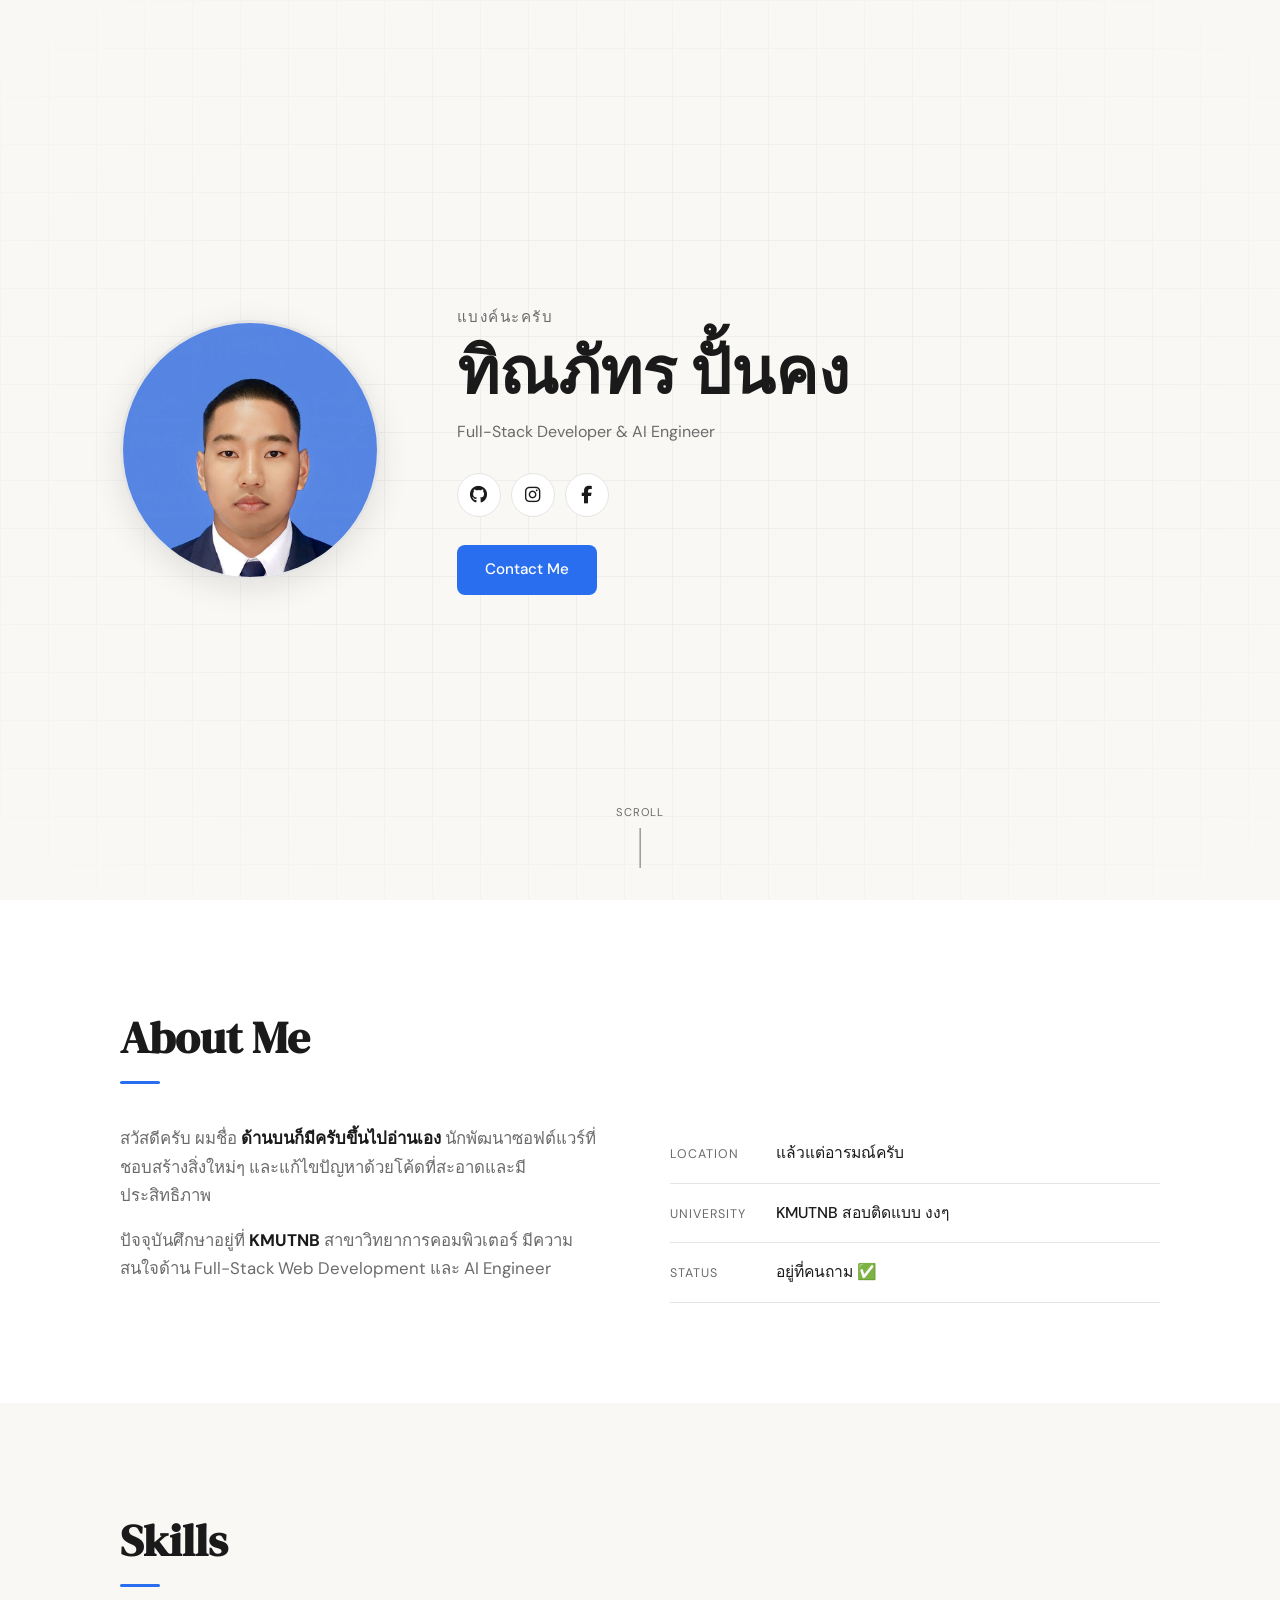
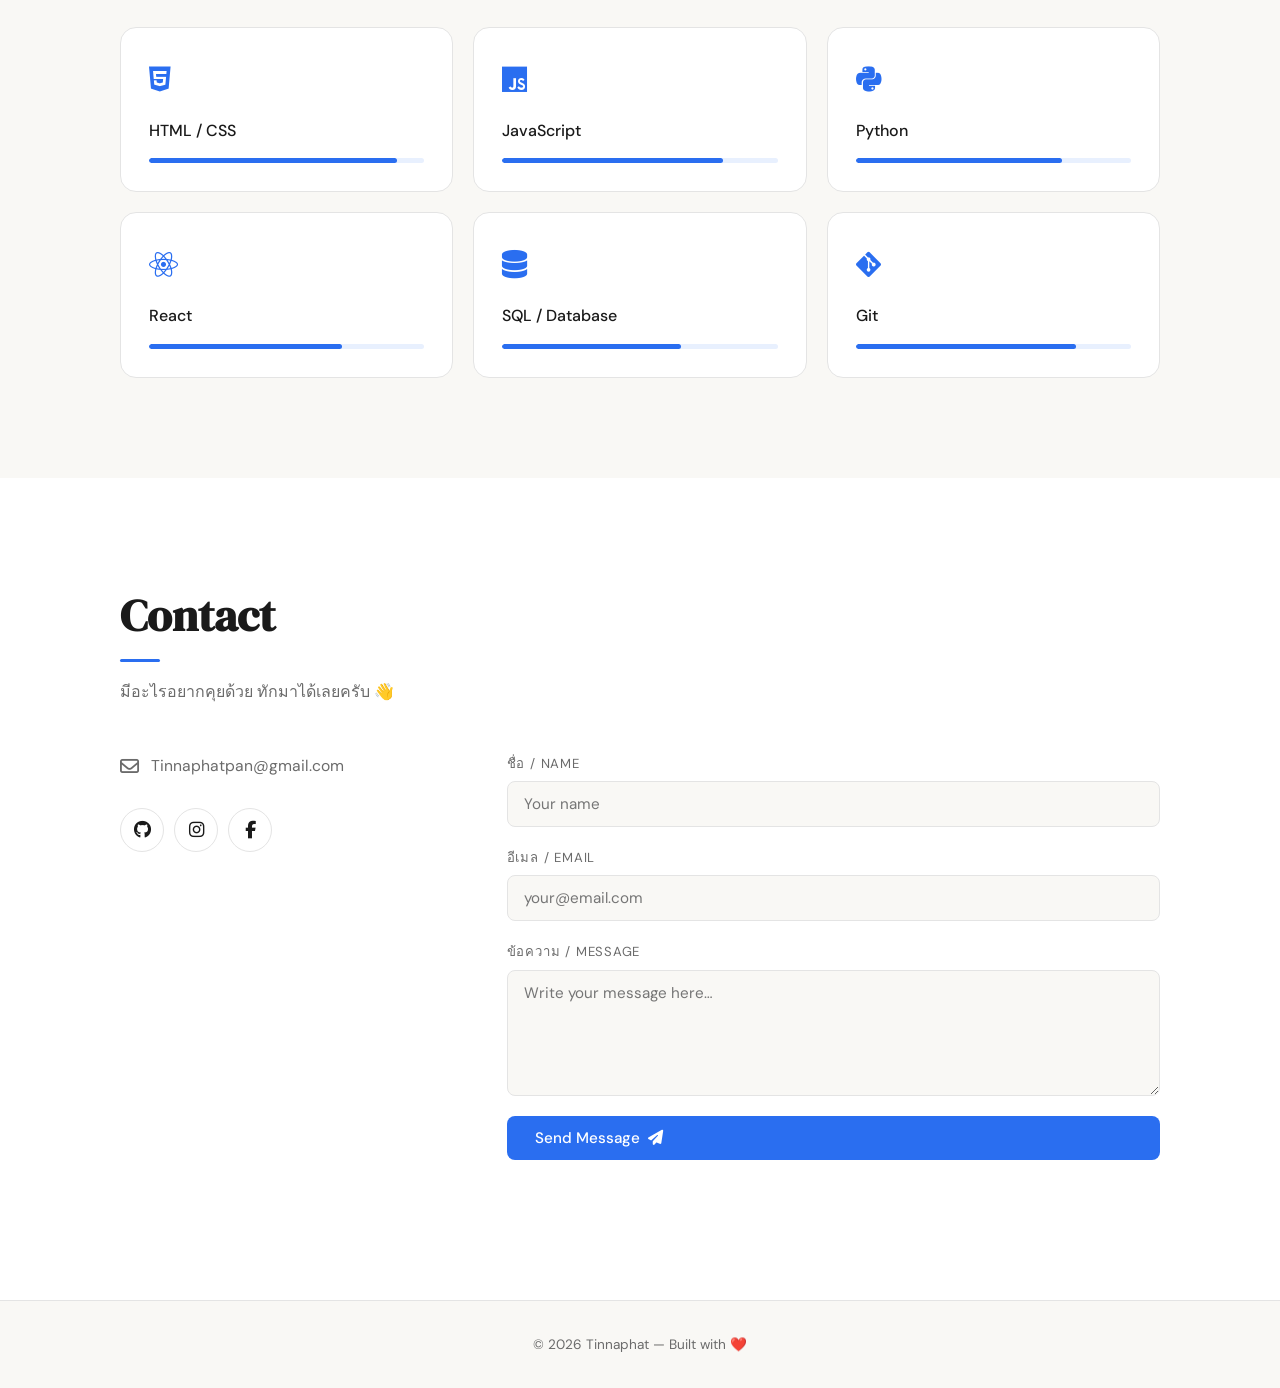
==== portfolio/index.html @ 29b24f8d "first commit" ====
<!DOCTYPE html>
<html lang="th">
<head>
  <meta charset="UTF-8" />
  <meta name="viewport" content="width=device-width, initial-scale=1.0" />
  <title>Portfolio — Tinnaphat</title>
  <link rel="stylesheet" href="css/style.css" />
  <link rel="stylesheet" href="css/animations.css" />
  <!-- Google Fonts -->
  <link rel="preconnect" href="https://fonts.googleapis.com" />
  <link rel="preconnect" href="https://fonts.gstatic.com" crossorigin />
  <link href="https://fonts.googleapis.com/css2?family=DM+Serif+Display:ital@0;1&family=DM+Sans:wght@300;400;500&display=swap" rel="stylesheet" />
  <!-- Font Awesome for social icons -->
  <link rel="stylesheet" href="https://cdnjs.cloudflare.com/ajax/libs/font-awesome/6.5.1/css/all.min.css" />
</head>
<body>

  <!-- ========== HERO SECTION ========== -->
  <section class="hero" id="home">
    <div class="hero__bg-grid"></div>

    <div class="hero__content">
      <div class="hero__photo-wrapper reveal">
        <!-- Replace 'assets/profile.jpg' with your actual photo path -->
        <img src="assets/myphoto.jpg" alt="Profile Photo" class="hero__photo" onerror="this.style.display='none'; document.querySelector('.hero__photo-fallback').style.display='flex';" />
        <div class="hero__photo-fallback">
          <i class="fa-regular fa-user"></i>
        </div>
      </div>

      <div class="hero__text">
        <p class="hero__greeting reveal reveal--delay-1">แบงค์นะครับ</p>
        <h1 class="hero__name reveal reveal--delay-2">ทิณภัทร ปั้นคง</h1>
        <p class="hero__title reveal reveal--delay-3">Full-Stack Developer &amp; AI Engineer</p>

        <div class="hero__socials reveal reveal--delay-4">
          <!-- ===== SOCIAL LINKS — แก้ href เป็น URL ของตัวเองได้เลย ===== -->
          <a href="https://github.com/tinnaphatpan-svg" target="_blank" rel="noopener" class="social-btn" aria-label="GitHub">
            <i class="fa-brands fa-github"></i>
          </a>
          <a href="https://www.instagram.com/zankky_yaky/" target="_blank" rel="noopener" class="social-btn" aria-label="Instagram">
            <i class="fa-brands fa-instagram"></i>
          </a>
          <a href="https://www.facebook.com/tinnaphat.pankong" target="_blank" rel="noopener" class="social-btn" aria-label="Facebook">
            <i class="fa-brands fa-facebook-f"></i>
          </a>
          <!-- ============================================================ -->
        </div>

        <a href="#contact" class="cta-btn reveal reveal--delay-4">Contact Me</a>
      </div>
    </div>

    <div class="hero__scroll-hint">
      <span>scroll</span>
      <div class="hero__scroll-line"></div>
    </div>
  </section>

  <!-- ========== ABOUT SECTION ========== -->
  <section class="section about" id="about">
    <div class="container">
      <h2 class="section__title">About Me</h2>
      <div class="about__grid">
        <div class="about__text reveal">
          <!-- แก้ข้อความแนะนำตัวเองได้เลยครับ -->
          <p>
            สวัสดีครับ ผมชื่อ <strong>ด้านบนก็มีครับขึ้นไปอ่านเอง</strong> นักพัฒนาซอฟต์แวร์ที่ชอบสร้างสิ่งใหม่ๆ
            และแก้ไขปัญหาด้วยโค้ดที่สะอาดและมีประสิทธิภาพ
          </p>
          <p>
            ปัจจุบันศึกษาอยู่ที่ <strong>KMUTNB</strong> สาขาวิทยาการคอมพิวเตอร์
            มีความสนใจด้าน Full-Stack Web Development และ  AI Engineer
          </p>
        </div>
        <div class="about__details reveal reveal--delay-1">
          <div class="detail-item">
            <span class="detail-label">Location</span>
            <span class="detail-value">แล้วแต่อารมณ์ครับ</span>
          </div>
          <div class="detail-item">
            <span class="detail-label">University</span>
            <span class="detail-value">KMUTNB สอบติดแบบ งงๆ</span>
          </div>
          <div class="detail-item">
            <span class="detail-label">Status</span>
            <span class="detail-value">อยู่ที่คนถาม ✅</span>
          </div>
        </div>
      </div>
    </div>
  </section>

  <!-- ========== SKILLS SECTION ========== -->
  <section class="section skills" id="skills">
    <div class="container">
      <h2 class="section__title">Skills</h2>
      <div class="skills__grid">

        <!-- แก้ไขหรือเพิ่ม skill card ได้เลยครับ -->
        <div class="skill-card reveal">
          <div class="skill-card__icon"><i class="fa-brands fa-html5"></i></div>
          <h3>HTML / CSS</h3>
          <div class="skill-bar"><div class="skill-bar__fill" style="--level: 90%"></div></div>
        </div>

        <div class="skill-card reveal reveal--delay-1">
          <div class="skill-card__icon"><i class="fa-brands fa-js"></i></div>
          <h3>JavaScript</h3>
          <div class="skill-bar"><div class="skill-bar__fill" style="--level: 80%"></div></div>
        </div>

        <div class="skill-card reveal reveal--delay-2">
          <div class="skill-card__icon"><i class="fa-brands fa-python"></i></div>
          <h3>Python</h3>
          <div class="skill-bar"><div class="skill-bar__fill" style="--level: 75%"></div></div>
        </div>

        <div class="skill-card reveal reveal--delay-1">
          <div class="skill-card__icon"><i class="fa-brands fa-react"></i></div>
          <h3>React</h3>
          <div class="skill-bar"><div class="skill-bar__fill" style="--level: 70%"></div></div>
        </div>

        <div class="skill-card reveal reveal--delay-2">
          <div class="skill-card__icon"><i class="fa-solid fa-database"></i></div>
          <h3>SQL / Database</h3>
          <div class="skill-bar"><div class="skill-bar__fill" style="--level: 65%"></div></div>
        </div>

        <div class="skill-card reveal reveal--delay-3">
          <div class="skill-card__icon"><i class="fa-brands fa-git-alt"></i></div>
          <h3>Git</h3>
          <div class="skill-bar"><div class="skill-bar__fill" style="--level: 80%"></div></div>
        </div>

      </div>
    </div>
  </section>

  <!-- ========== CONTACT SECTION ========== -->
  <section class="section contact" id="contact">
    <div class="container">
      <h2 class="section__title">Contact</h2>
      <p class="contact__subtitle reveal">มีอะไรอยากคุยด้วย ทักมาได้เลยครับ 👋</p>

      <div class="contact__wrapper">
        <div class="contact__info reveal">
          <a href="mailto:your@email.com" class="contact-link">
            <i class="fa-regular fa-envelope"></i>
            <span>Tinnaphatpan@gmail.com</span>
          </a>
          <!-- เพิ่ม social links ซ้ำด้านล่างเพื่อให้เข้าถึงง่าย -->
          <div class="contact__socials">
            <a href="https://github.com/yourusername" target="_blank" rel="noopener" class="social-btn" aria-label="GitHub"><i class="fa-brands fa-github"></i></a>
            <a href="https://instagram.com/yourusername" target="_blank" rel="noopener" class="social-btn" aria-label="Instagram"><i class="fa-brands fa-instagram"></i></a>
            <a href="https://facebook.com/yourusername" target="_blank" rel="noopener" class="social-btn" aria-label="Facebook"><i class="fa-brands fa-facebook-f"></i></a>
          </div>
        </div>

        <!-- Contact Form -->
        <form class="contact__form reveal reveal--delay-1" id="contactForm">
          <div class="form-group">
            <label for="name">ชื่อ / Name</label>
            <input type="text" id="name" name="name" placeholder="Your name" required />
          </div>
          <div class="form-group">
            <label for="email">อีเมล / Email</label>
            <input type="email" id="email" name="email" placeholder="your@email.com" required />
          </div>
          <div class="form-group">
            <label for="message">ข้อความ / Message</label>
            <textarea id="message" name="message" rows="5" placeholder="Write your message here…" required></textarea>
          </div>
          <button type="submit" class="cta-btn">Send Message <i class="fa-solid fa-paper-plane"></i></button>
          <p class="form__note" id="formNote"></p>
        </form>
      </div>
    </div>
  </section>

  <!-- ========== FOOTER ========== -->
  <footer class="footer">
    <p>© <span id="year"></span> Tinnaphat — Built with ❤️</p>
  </footer>

  <script src="js/main.js"></script>
</body>
</html>
---- portfolio/css/style.css ----
/* =====================================================
   style.css — Core styles & layout
   ===================================================== */

/* ---------- CSS Variables ---------- */
:root {
  --color-bg:        #F9F8F5;
  --color-surface:   #FFFFFF;
  --color-text:      #1A1A1A;
  --color-muted:     #6B6B6B;
  --color-accent:    #2A6EF0;
  --color-accent-2:  #E8F0FE;
  --color-border:    #E4E4E4;
  --color-skill-bg:  #F0F4FF;

  --font-display: 'DM Serif Display', Georgia, serif;
  --font-body:    'DM Sans', sans-serif;

  --radius-sm:  8px;
  --radius-md:  16px;
  --radius-lg:  32px;
  --shadow-sm:  0 2px 12px rgba(0,0,0,0.06);
  --shadow-md:  0 8px 32px rgba(0,0,0,0.10);

  --max-width: 1040px;
  --section-pad: 100px;
}

/* ---------- Reset & Base ---------- */
*, *::before, *::after { box-sizing: border-box; margin: 0; padding: 0; }

html { scroll-behavior: smooth; font-size: 16px; }

body {
  background-color: var(--color-bg);
  color: var(--color-text);
  font-family: var(--font-body);
  font-weight: 400;
  line-height: 1.7;
  overflow-x: hidden;
}

img { display: block; max-width: 100%; }
a  { text-decoration: none; color: inherit; }

/* ---------- Utility ---------- */
.container {
  width: 90%;
  max-width: var(--max-width);
  margin: 0 auto;
}

.section {
  padding: var(--section-pad) 0;
}

.section__title {
  font-family: var(--font-display);
  font-size: clamp(2rem, 4vw, 2.8rem);
  margin-bottom: 3rem;
  position: relative;
  display: inline-block;
}
.section__title::after {
  content: '';
  position: absolute;
  left: 0; bottom: -8px;
  width: 40px; height: 3px;
  background: var(--color-accent);
  border-radius: 4px;
}

/* ---------- CTA Button ---------- */
.cta-btn {
  display: inline-flex;
  align-items: center;
  gap: 8px;
  padding: 12px 28px;
  background: var(--color-accent);
  color: #fff;
  border: none;
  border-radius: var(--radius-sm);
  font-family: var(--font-body);
  font-size: 0.95rem;
  font-weight: 500;
  cursor: pointer;
  transition: background 0.2s, transform 0.2s, box-shadow 0.2s;
}
.cta-btn:hover {
  background: #1a56d4;
  transform: translateY(-2px);
  box-shadow: 0 6px 20px rgba(42,110,240,0.3);
}

/* ---------- Social Buttons ---------- */
.social-btn {
  display: inline-flex;
  align-items: center;
  justify-content: center;
  width: 44px; height: 44px;
  border-radius: 50%;
  border: 1.5px solid var(--color-border);
  background: var(--color-surface);
  color: var(--color-text);
  font-size: 1.1rem;
  transition: border-color 0.2s, color 0.2s, transform 0.2s, box-shadow 0.2s;
}
.social-btn:hover {
  border-color: var(--color-accent);
  color: var(--color-accent);
  transform: translateY(-3px);
  box-shadow: 0 4px 16px rgba(42,110,240,0.15);
}

/* =====================================================
   HERO
   ===================================================== */
.hero {
  min-height: 100vh;
  display: flex;
  align-items: center;
  justify-content: center;
  position: relative;
  overflow: hidden;
  padding: 80px 5%;
}

.hero__bg-grid {
  position: absolute;
  inset: 0;
  background-image:
    linear-gradient(var(--color-border) 1px, transparent 1px),
    linear-gradient(90deg, var(--color-border) 1px, transparent 1px);
  background-size: 48px 48px;
  opacity: 0.45;
  pointer-events: none;
}
.hero__bg-grid::after {
  content: '';
  position: absolute;
  inset: 0;
  background: radial-gradient(ellipse 70% 70% at 50% 50%, transparent 40%, var(--color-bg) 100%);
}

.hero__content {
  position: relative;
  z-index: 1;
  display: flex;
  align-items: center;
  gap: clamp(40px, 6vw, 80px);
  max-width: var(--max-width);
  width: 100%;
}

/* Photo */
.hero__photo-wrapper {
  flex-shrink: 0;
  width: clamp(160px, 22vw, 260px);
  height: clamp(160px, 22vw, 260px);
  border-radius: 50%;
  border: 3px solid var(--color-border);
  overflow: hidden;
  position: relative;
  box-shadow: var(--shadow-md);
}
.hero__photo {
  width: 100%; height: 100%;
  object-fit: cover;
}
.hero__photo-fallback {
  display: none;
  align-items: center;
  justify-content: center;
  width: 100%; height: 100%;
  background: var(--color-accent-2);
  color: var(--color-accent);
  font-size: 4rem;
}

/* Text */
.hero__greeting {
  font-size: 0.95rem;
  letter-spacing: 0.1em;
  text-transform: uppercase;
  color: var(--color-muted);
  margin-bottom: 6px;
}
.hero__name {
  font-family: var(--font-display);
  font-size: clamp(2.4rem, 5vw, 4rem);
  line-height: 1.1;
  margin-bottom: 10px;
}
.hero__title {
  font-size: 1rem;
  color: var(--color-muted);
  margin-bottom: 28px;
}
.hero__socials {
  display: flex;
  gap: 10px;
  margin-bottom: 28px;
}

/* Scroll hint */
.hero__scroll-hint {
  position: absolute;
  bottom: 32px; left: 50%;
  transform: translateX(-50%);
  display: flex;
  flex-direction: column;
  align-items: center;
  gap: 6px;
  color: var(--color-muted);
  font-size: 0.7rem;
  letter-spacing: 0.1em;
  text-transform: uppercase;
  opacity: 0;
  animation: fadeInUp 0.6s 1.6s forwards;
}
.hero__scroll-line {
  width: 1px; height: 40px;
  background: var(--color-muted);
  animation: scrollLine 2s 2s infinite;
}
@keyframes scrollLine {
  0%   { transform: scaleY(0); transform-origin: top; }
  50%  { transform: scaleY(1); transform-origin: top; }
  51%  { transform: scaleY(1); transform-origin: bottom; }
  100% { transform: scaleY(0); transform-origin: bottom; }
}

/* =====================================================
   ABOUT
   ===================================================== */
.about { background: var(--color-surface); }

.about__grid {
  display: grid;
  grid-template-columns: 1fr 1fr;
  gap: 60px;
  align-items: start;
}
.about__text p {
  margin-bottom: 1rem;
  color: var(--color-muted);
  font-size: 1.05rem;
}
.about__text strong { color: var(--color-text); }

.detail-item {
  display: flex;
  gap: 16px;
  padding: 16px 0;
  border-bottom: 1px solid var(--color-border);
  align-items: baseline;
}
.detail-label {
  font-size: 0.78rem;
  letter-spacing: 0.08em;
  text-transform: uppercase;
  color: var(--color-muted);
  min-width: 90px;
}
.detail-value {
  font-size: 0.98rem;
  font-weight: 500;
}

/* =====================================================
   SKILLS
   ===================================================== */
.skills__grid {
  display: grid;
  grid-template-columns: repeat(auto-fill, minmax(280px, 1fr));
  gap: 20px;
}

.skill-card {
  background: var(--color-surface);
  border: 1.5px solid var(--color-border);
  border-radius: var(--radius-md);
  padding: 28px;
  transition: transform 0.2s, box-shadow 0.2s, border-color 0.2s;
}
.skill-card:hover {
  transform: translateY(-4px);
  box-shadow: var(--shadow-md);
  border-color: var(--color-accent);
}
.skill-card__icon {
  font-size: 1.8rem;
  color: var(--color-accent);
  margin-bottom: 12px;
}
.skill-card h3 {
  font-family: var(--font-body);
  font-size: 1rem;
  font-weight: 500;
  margin-bottom: 14px;
}

.skill-bar {
  height: 5px;
  background: var(--color-accent-2);
  border-radius: 99px;
  overflow: hidden;
}
.skill-bar__fill {
  height: 100%;
  width: var(--level, 0%);
  background: var(--color-accent);
  border-radius: 99px;
  transform: scaleX(0);
  transform-origin: left;
  transition: transform 0.8s cubic-bezier(0.4, 0, 0.2, 1);
}
.skill-bar__fill.animated { transform: scaleX(1); }

/* =====================================================
   CONTACT
   ===================================================== */
.contact { background: var(--color-surface); }

.contact__subtitle {
  color: var(--color-muted);
  margin-top: -1.5rem;
  margin-bottom: 3rem;
}

.contact__wrapper {
  display: grid;
  grid-template-columns: 1fr 2fr;
  gap: 60px;
  align-items: start;
}

.contact-link {
  display: flex;
  align-items: center;
  gap: 12px;
  font-size: 0.98rem;
  color: var(--color-muted);
  margin-bottom: 28px;
  transition: color 0.2s;
}
.contact-link:hover { color: var(--color-accent); }
.contact-link i { font-size: 1.2rem; }

.contact__socials { display: flex; gap: 10px; }

/* Form */
.contact__form { display: flex; flex-direction: column; gap: 20px; }

.form-group { display: flex; flex-direction: column; gap: 6px; }
.form-group label {
  font-size: 0.82rem;
  letter-spacing: 0.06em;
  text-transform: uppercase;
  color: var(--color-muted);
}
.form-group input,
.form-group textarea {
  padding: 12px 16px;
  background: var(--color-bg);
  border: 1.5px solid var(--color-border);
  border-radius: var(--radius-sm);
  font-family: var(--font-body);
  font-size: 0.95rem;
  color: var(--color-text);
  outline: none;
  transition: border-color 0.2s, box-shadow 0.2s;
  resize: vertical;
}
.form-group input:focus,
.form-group textarea:focus {
  border-color: var(--color-accent);
  box-shadow: 0 0 0 3px rgba(42,110,240,0.12);
}
.form__note {
  font-size: 0.88rem;
  color: var(--color-muted);
  min-height: 20px;
}

/* =====================================================
   FOOTER
   ===================================================== */
.footer {
  padding: 32px 5%;
  text-align: center;
  font-size: 0.85rem;
  color: var(--color-muted);
  border-top: 1px solid var(--color-border);
}

/* =====================================================
   RESPONSIVE
   ===================================================== */
@media (max-width: 768px) {
  .hero__content    { flex-direction: column; text-align: center; }
  .hero__socials    { justify-content: center; }
  .hero__content .cta-btn { align-self: center; }
  .about__grid      { grid-template-columns: 1fr; gap: 32px; }
  .contact__wrapper { grid-template-columns: 1fr; gap: 32px; }
  .contact__socials { justify-content: flex-start; }
}
@media (max-width: 480px) {
  :root { --section-pad: 64px; }
  .hero__photo-wrapper { width: 140px; height: 140px; }
}
---- portfolio/css/animations.css ----
/* =====================================================
   animations.css — Scroll reveal & keyframes
   ===================================================== */

/* ---------- Reveal on scroll ---------- */
.reveal {
  opacity: 0;
  transform: translateY(28px);
  transition: opacity 0.65s ease, transform 0.65s ease;
}
.reveal.revealed {
  opacity: 1;
  transform: translateY(0);
}

/* Delay helpers */
.reveal--delay-1 { transition-delay: 0.12s; }
.reveal--delay-2 { transition-delay: 0.24s; }
.reveal--delay-3 { transition-delay: 0.36s; }
.reveal--delay-4 { transition-delay: 0.48s; }

/* ---------- Keyframes ---------- */
@keyframes fadeInUp {
  from { opacity: 0; transform: translate(-50%, 12px); }
  to   { opacity: 1; transform: translate(-50%,  0px); }
}

@keyframes fadeIn {
  from { opacity: 0; }
  to   { opacity: 1; }
}
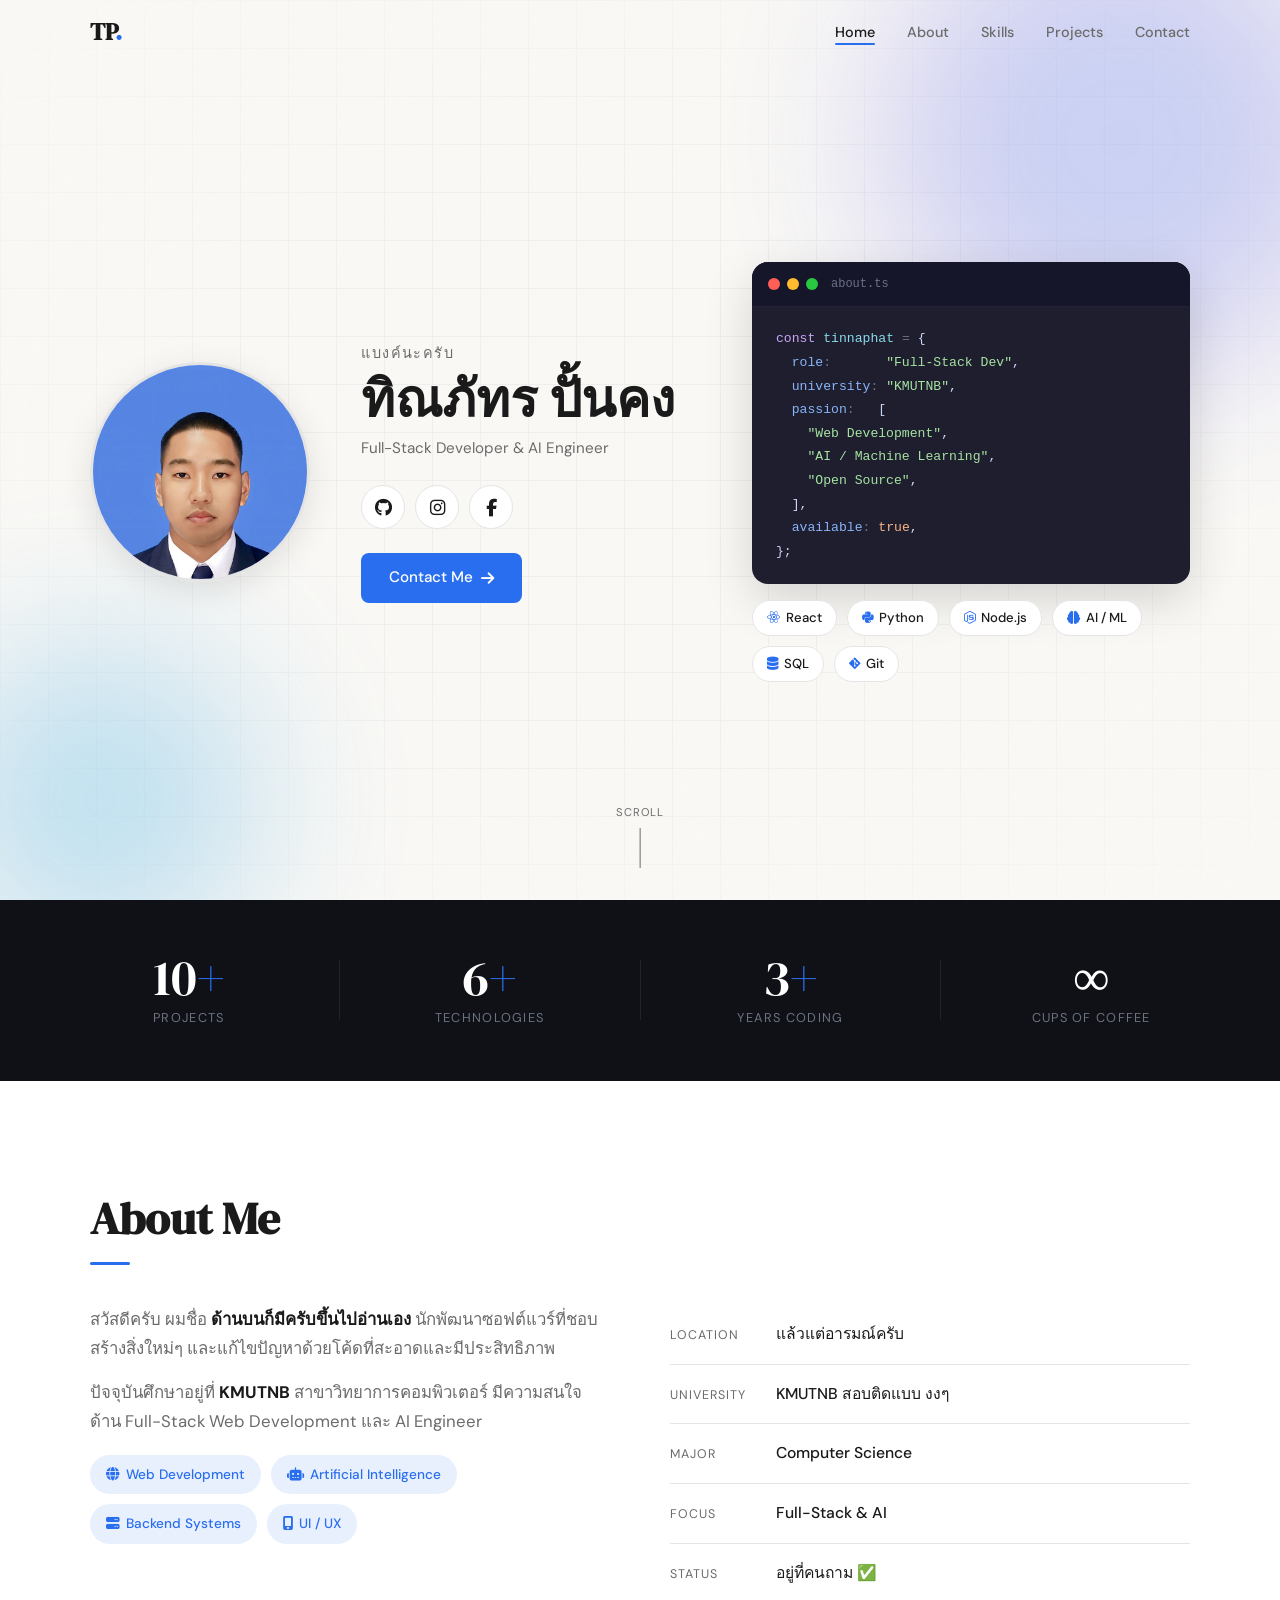
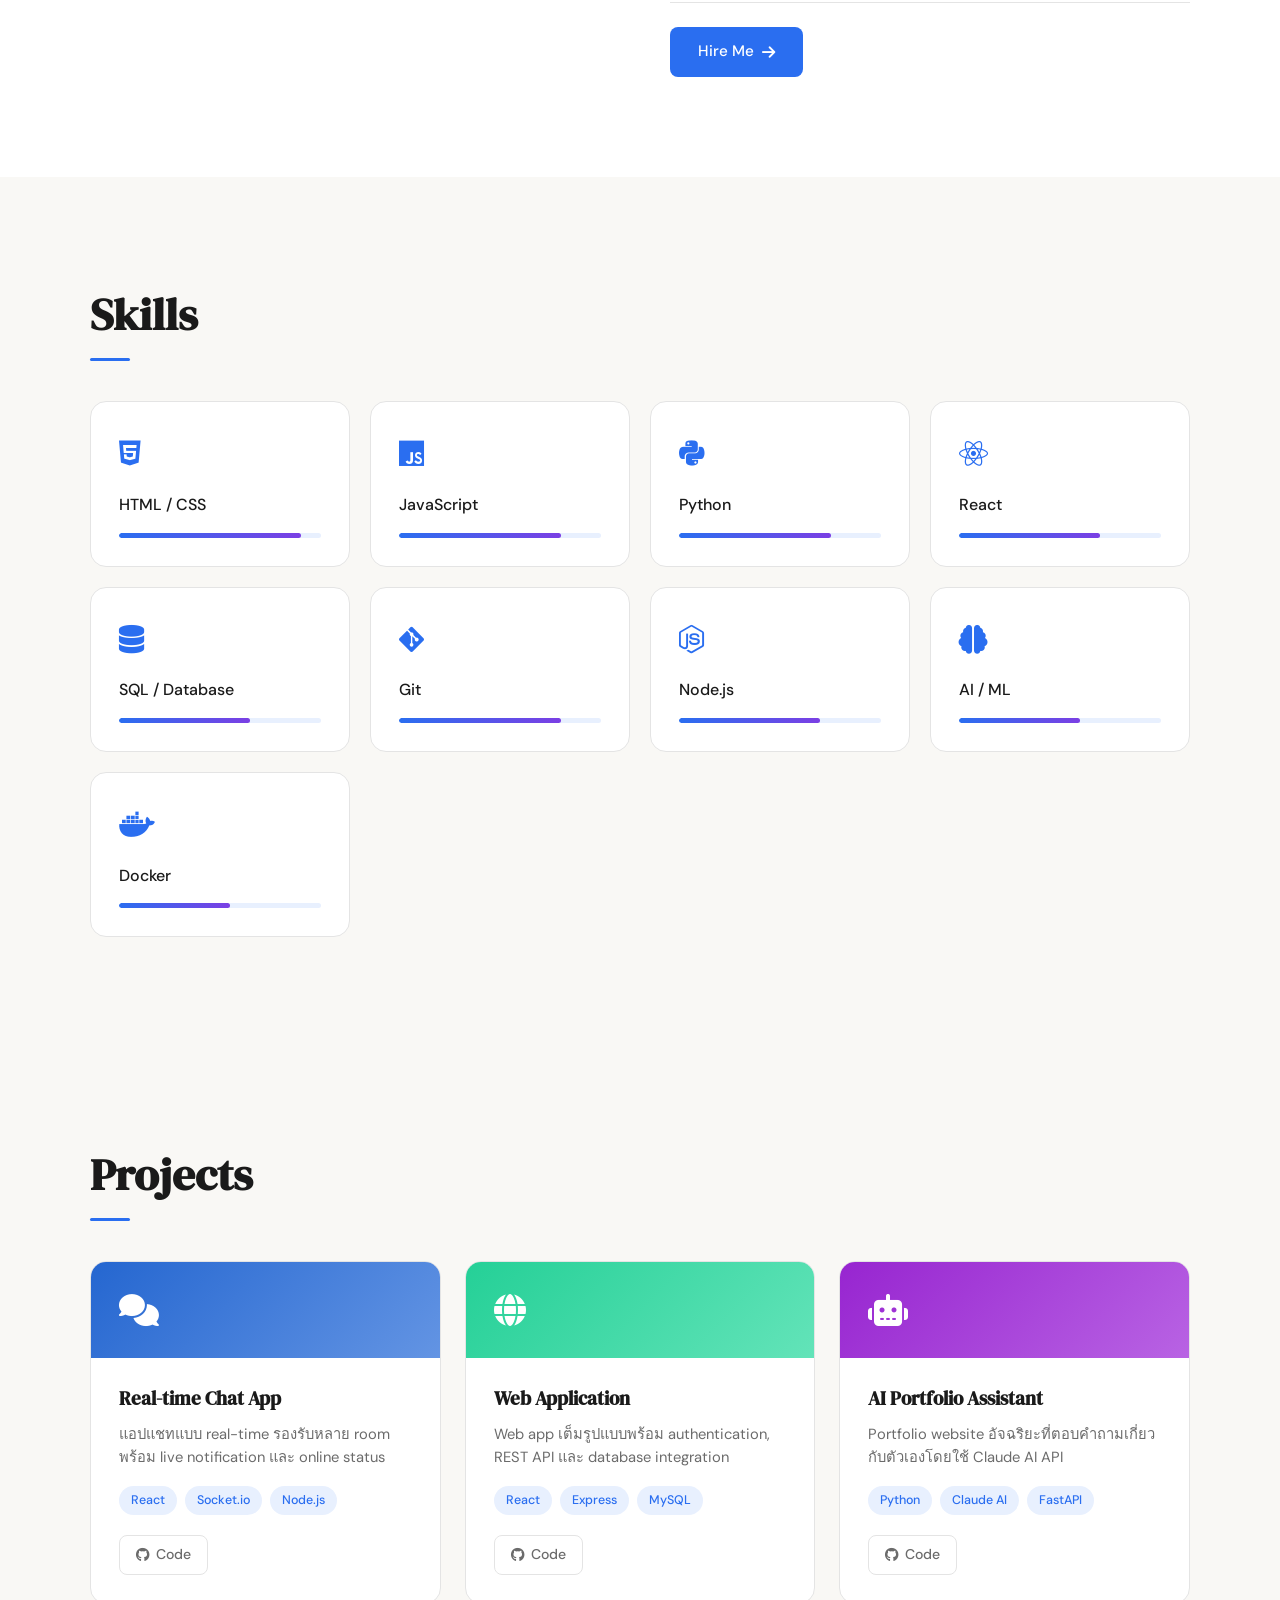
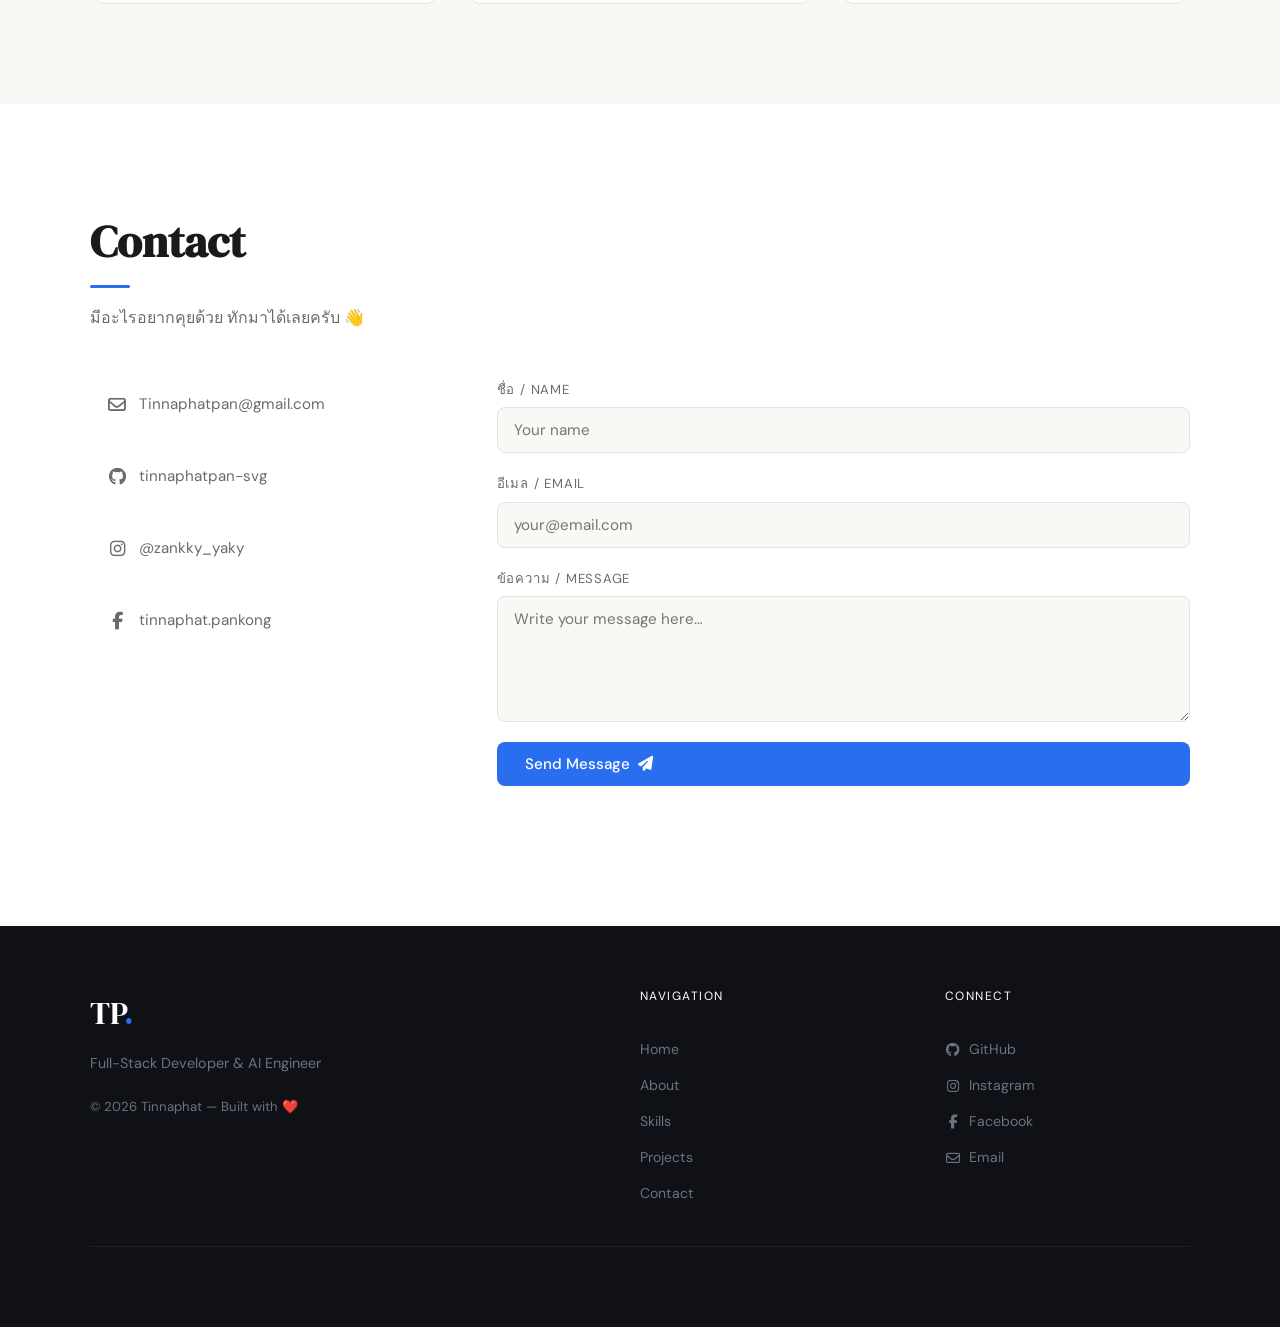
==== commit bfcb009d: "redesign: add navbar, projects section, stats strip, hero visual panel - Add sticky navbar with fros" ====
--- a/portfolio/index.html
+++ b/portfolio/index.html
@@ -10,45 +10,92 @@
   <link rel="preconnect" href="https://fonts.googleapis.com" />
   <link rel="preconnect" href="https://fonts.gstatic.com" crossorigin />
   <link href="https://fonts.googleapis.com/css2?family=DM+Serif+Display:ital@0;1&family=DM+Sans:wght@300;400;500&display=swap" rel="stylesheet" />
-  <!-- Font Awesome for social icons -->
+  <!-- Font Awesome -->
   <link rel="stylesheet" href="https://cdnjs.cloudflare.com/ajax/libs/font-awesome/6.5.1/css/all.min.css" />
 </head>
 <body>
 
+  <!-- ========== NAVBAR ========== -->
+  <nav class="navbar" id="navbar">
+    <div class="navbar__inner">
+      <a href="#home" class="navbar__logo">TP<span class="accent-dot">.</span></a>
+      <ul class="navbar__links" id="navLinks">
+        <li><a href="#home"     class="nav-link">Home</a></li>
+        <li><a href="#about"    class="nav-link">About</a></li>
+        <li><a href="#skills"   class="nav-link">Skills</a></li>
+        <li><a href="#projects" class="nav-link">Projects</a></li>
+        <li><a href="#contact"  class="nav-link">Contact</a></li>
+      </ul>
+      <button class="navbar__toggle" id="navToggle" aria-label="Toggle menu">
+        <i class="fa-solid fa-bars"></i>
+      </button>
+    </div>
+  </nav>
+
   <!-- ========== HERO SECTION ========== -->
   <section class="hero" id="home">
     <div class="hero__bg-grid"></div>
+    <div class="hero__blob hero__blob--1"></div>
+    <div class="hero__blob hero__blob--2"></div>
 
     <div class="hero__content">
-      <div class="hero__photo-wrapper reveal">
-        <!-- Replace 'assets/profile.jpg' with your actual photo path -->
-        <img src="assets/myphoto.jpg" alt="Profile Photo" class="hero__photo" onerror="this.style.display='none'; document.querySelector('.hero__photo-fallback').style.display='flex';" />
-        <div class="hero__photo-fallback">
-          <i class="fa-regular fa-user"></i>
-        </div>
-      </div>
-
-      <div class="hero__text">
-        <p class="hero__greeting reveal reveal--delay-1">แบงค์นะครับ</p>
-        <h1 class="hero__name reveal reveal--delay-2">ทิณภัทร ปั้นคง</h1>
-        <p class="hero__title reveal reveal--delay-3">Full-Stack Developer &amp; AI Engineer</p>
-
-        <div class="hero__socials reveal reveal--delay-4">
-          <!-- ===== SOCIAL LINKS — แก้ href เป็น URL ของตัวเองได้เลย ===== -->
-          <a href="https://github.com/tinnaphatpan-svg" target="_blank" rel="noopener" class="social-btn" aria-label="GitHub">
-            <i class="fa-brands fa-github"></i>
-          </a>
-          <a href="https://www.instagram.com/zankky_yaky/" target="_blank" rel="noopener" class="social-btn" aria-label="Instagram">
-            <i class="fa-brands fa-instagram"></i>
-          </a>
-          <a href="https://www.facebook.com/tinnaphat.pankong" target="_blank" rel="noopener" class="social-btn" aria-label="Facebook">
-            <i class="fa-brands fa-facebook-f"></i>
-          </a>
-          <!-- ============================================================ -->
-        </div>
-
-        <a href="#contact" class="cta-btn reveal reveal--delay-4">Contact Me</a>
-      </div>
+
+      <!-- LEFT -->
+      <div class="hero__left">
+        <div class="hero__photo-wrapper reveal">
+          <img src="assets/myphoto.jpg" alt="Profile Photo" class="hero__photo"
+               onerror="this.style.display='none'; document.querySelector('.hero__photo-fallback').style.display='flex';" />
+          <div class="hero__photo-fallback"><i class="fa-regular fa-user"></i></div>
+        </div>
+        <div class="hero__text">
+          <p class="hero__greeting reveal reveal--delay-1">แบงค์นะครับ</p>
+          <h1 class="hero__name reveal reveal--delay-2">ทิณภัทร ปั้นคง</h1>
+          <p class="hero__title reveal reveal--delay-3">Full-Stack Developer &amp; AI Engineer</p>
+          <div class="hero__socials reveal reveal--delay-4">
+            <a href="https://github.com/tinnaphatpan-svg" target="_blank" rel="noopener" class="social-btn" aria-label="GitHub">
+              <i class="fa-brands fa-github"></i>
+            </a>
+            <a href="https://www.instagram.com/zankky_yaky/" target="_blank" rel="noopener" class="social-btn" aria-label="Instagram">
+              <i class="fa-brands fa-instagram"></i>
+            </a>
+            <a href="https://www.facebook.com/tinnaphat.pankong" target="_blank" rel="noopener" class="social-btn" aria-label="Facebook">
+              <i class="fa-brands fa-facebook-f"></i>
+            </a>
+          </div>
+          <a href="#contact" class="cta-btn reveal reveal--delay-4">Contact Me <i class="fa-solid fa-arrow-right"></i></a>
+        </div>
+      </div>
+
+      <!-- RIGHT: Visual -->
+      <div class="hero__visual reveal reveal--delay-2">
+        <div class="hero__code-card">
+          <div class="code-header">
+            <span class="dot dot--red"></span>
+            <span class="dot dot--yellow"></span>
+            <span class="dot dot--green"></span>
+            <span class="code-filename">about.ts</span>
+          </div>
+          <pre class="code-body"><code><span class="ck">const</span> <span class="cv">tinnaphat</span> <span class="co">=</span> {
+  <span class="cp">role</span><span class="co">:</span>       <span class="cs">"Full-Stack Dev"</span>,
+  <span class="cp">university</span><span class="co">:</span> <span class="cs">"KMUTNB"</span>,
+  <span class="cp">passion</span><span class="co">:</span>   [
+    <span class="cs">"Web Development"</span>,
+    <span class="cs">"AI / Machine Learning"</span>,
+    <span class="cs">"Open Source"</span>,
+  ],
+  <span class="cp">available</span><span class="co">:</span> <span class="cb">true</span>,
+};</code></pre>
+        </div>
+        <div class="hero__badges">
+          <span class="tech-badge"><i class="fa-brands fa-react"></i> React</span>
+          <span class="tech-badge"><i class="fa-brands fa-python"></i> Python</span>
+          <span class="tech-badge"><i class="fa-brands fa-node-js"></i> Node.js</span>
+          <span class="tech-badge"><i class="fa-solid fa-brain"></i> AI / ML</span>
+          <span class="tech-badge"><i class="fa-solid fa-database"></i> SQL</span>
+          <span class="tech-badge"><i class="fa-brands fa-git-alt"></i> Git</span>
+        </div>
+      </div>
+
     </div>
 
     <div class="hero__scroll-hint">
@@ -56,6 +103,31 @@
       <div class="hero__scroll-line"></div>
     </div>
   </section>
+
+  <!-- ========== STATS STRIP ========== -->
+  <div class="stats-strip">
+    <div class="stats-strip__inner">
+      <div class="stat-item reveal">
+        <span class="stat-num">10<span class="stat-plus">+</span></span>
+        <span class="stat-label">Projects</span>
+      </div>
+      <div class="stat-divider"></div>
+      <div class="stat-item reveal reveal--delay-1">
+        <span class="stat-num">6<span class="stat-plus">+</span></span>
+        <span class="stat-label">Technologies</span>
+      </div>
+      <div class="stat-divider"></div>
+      <div class="stat-item reveal reveal--delay-2">
+        <span class="stat-num">3<span class="stat-plus">+</span></span>
+        <span class="stat-label">Years Coding</span>
+      </div>
+      <div class="stat-divider"></div>
+      <div class="stat-item reveal reveal--delay-3">
+        <span class="stat-num">∞</span>
+        <span class="stat-label">Cups of Coffee</span>
+      </div>
+    </div>
+  </div>
 
   <!-- ========== ABOUT SECTION ========== -->
   <section class="section about" id="about">
@@ -63,15 +135,20 @@
       <h2 class="section__title">About Me</h2>
       <div class="about__grid">
         <div class="about__text reveal">
-          <!-- แก้ข้อความแนะนำตัวเองได้เลยครับ -->
           <p>
             สวัสดีครับ ผมชื่อ <strong>ด้านบนก็มีครับขึ้นไปอ่านเอง</strong> นักพัฒนาซอฟต์แวร์ที่ชอบสร้างสิ่งใหม่ๆ
             และแก้ไขปัญหาด้วยโค้ดที่สะอาดและมีประสิทธิภาพ
           </p>
           <p>
             ปัจจุบันศึกษาอยู่ที่ <strong>KMUTNB</strong> สาขาวิทยาการคอมพิวเตอร์
-            มีความสนใจด้าน Full-Stack Web Development และ  AI Engineer
+            มีความสนใจด้าน Full-Stack Web Development และ AI Engineer
           </p>
+          <div class="interest-tags">
+            <span class="interest-tag"><i class="fa-solid fa-globe"></i> Web Development</span>
+            <span class="interest-tag"><i class="fa-solid fa-robot"></i> Artificial Intelligence</span>
+            <span class="interest-tag"><i class="fa-solid fa-server"></i> Backend Systems</span>
+            <span class="interest-tag"><i class="fa-solid fa-mobile-screen"></i> UI / UX</span>
+          </div>
         </div>
         <div class="about__details reveal reveal--delay-1">
           <div class="detail-item">
@@ -83,9 +160,18 @@
             <span class="detail-value">KMUTNB สอบติดแบบ งงๆ</span>
           </div>
           <div class="detail-item">
+            <span class="detail-label">Major</span>
+            <span class="detail-value">Computer Science</span>
+          </div>
+          <div class="detail-item">
+            <span class="detail-label">Focus</span>
+            <span class="detail-value">Full-Stack &amp; AI</span>
+          </div>
+          <div class="detail-item">
             <span class="detail-label">Status</span>
             <span class="detail-value">อยู่ที่คนถาม ✅</span>
           </div>
+          <a href="#contact" class="cta-btn" style="margin-top:24px">Hire Me <i class="fa-solid fa-arrow-right"></i></a>
         </div>
       </div>
     </div>
@@ -97,7 +183,6 @@
       <h2 class="section__title">Skills</h2>
       <div class="skills__grid">
 
-        <!-- แก้ไขหรือเพิ่ม skill card ได้เลยครับ -->
         <div class="skill-card reveal">
           <div class="skill-card__icon"><i class="fa-brands fa-html5"></i></div>
           <h3>HTML / CSS</h3>
@@ -132,6 +217,88 @@
           <div class="skill-card__icon"><i class="fa-brands fa-git-alt"></i></div>
           <h3>Git</h3>
           <div class="skill-bar"><div class="skill-bar__fill" style="--level: 80%"></div></div>
+        </div>
+
+        <div class="skill-card reveal reveal--delay-1">
+          <div class="skill-card__icon"><i class="fa-brands fa-node-js"></i></div>
+          <h3>Node.js</h3>
+          <div class="skill-bar"><div class="skill-bar__fill" style="--level: 70%"></div></div>
+        </div>
+
+        <div class="skill-card reveal reveal--delay-2">
+          <div class="skill-card__icon"><i class="fa-solid fa-brain"></i></div>
+          <h3>AI / ML</h3>
+          <div class="skill-bar"><div class="skill-bar__fill" style="--level: 60%"></div></div>
+        </div>
+
+        <div class="skill-card reveal reveal--delay-3">
+          <div class="skill-card__icon"><i class="fa-brands fa-docker"></i></div>
+          <h3>Docker</h3>
+          <div class="skill-bar"><div class="skill-bar__fill" style="--level: 55%"></div></div>
+        </div>
+
+      </div>
+    </div>
+  </section>
+
+  <!-- ========== PROJECTS SECTION ========== -->
+  <section class="section projects" id="projects">
+    <div class="container">
+      <h2 class="section__title">Projects</h2>
+      <div class="projects__grid">
+
+        <div class="project-card reveal">
+          <div class="project-card__header" style="--proj-hue: 217deg">
+            <i class="fa-solid fa-comments fa-2x"></i>
+          </div>
+          <div class="project-card__body">
+            <h3>Real-time Chat App</h3>
+            <p>แอปแชทแบบ real-time รองรับหลาย room พร้อม live notification และ online status</p>
+            <div class="project-card__tags">
+              <span>React</span><span>Socket.io</span><span>Node.js</span>
+            </div>
+            <div class="project-card__links">
+              <a href="https://github.com/tinnaphatpan-svg" target="_blank" rel="noopener" class="proj-link">
+                <i class="fa-brands fa-github"></i> Code
+              </a>
+            </div>
+          </div>
+        </div>
+
+        <div class="project-card reveal reveal--delay-1">
+          <div class="project-card__header" style="--proj-hue: 160deg">
+            <i class="fa-solid fa-globe fa-2x"></i>
+          </div>
+          <div class="project-card__body">
+            <h3>Web Application</h3>
+            <p>Web app เต็มรูปแบบพร้อม authentication, REST API และ database integration</p>
+            <div class="project-card__tags">
+              <span>React</span><span>Express</span><span>MySQL</span>
+            </div>
+            <div class="project-card__links">
+              <a href="https://github.com/tinnaphatpan-svg" target="_blank" rel="noopener" class="proj-link">
+                <i class="fa-brands fa-github"></i> Code
+              </a>
+            </div>
+          </div>
+        </div>
+
+        <div class="project-card reveal reveal--delay-2">
+          <div class="project-card__header" style="--proj-hue: 280deg">
+            <i class="fa-solid fa-robot fa-2x"></i>
+          </div>
+          <div class="project-card__body">
+            <h3>AI Portfolio Assistant</h3>
+            <p>Portfolio website อัจฉริยะที่ตอบคำถามเกี่ยวกับตัวเองโดยใช้ Claude AI API</p>
+            <div class="project-card__tags">
+              <span>Python</span><span>Claude AI</span><span>FastAPI</span>
+            </div>
+            <div class="project-card__links">
+              <a href="https://github.com/tinnaphatpan-svg" target="_blank" rel="noopener" class="proj-link">
+                <i class="fa-brands fa-github"></i> Code
+              </a>
+            </div>
+          </div>
         </div>
 
       </div>
@@ -146,19 +313,24 @@
 
       <div class="contact__wrapper">
         <div class="contact__info reveal">
-          <a href="mailto:your@email.com" class="contact-link">
+          <a href="mailto:Tinnaphatpan@gmail.com" class="contact-link">
             <i class="fa-regular fa-envelope"></i>
             <span>Tinnaphatpan@gmail.com</span>
           </a>
-          <!-- เพิ่ม social links ซ้ำด้านล่างเพื่อให้เข้าถึงง่าย -->
-          <div class="contact__socials">
-            <a href="https://github.com/yourusername" target="_blank" rel="noopener" class="social-btn" aria-label="GitHub"><i class="fa-brands fa-github"></i></a>
-            <a href="https://instagram.com/yourusername" target="_blank" rel="noopener" class="social-btn" aria-label="Instagram"><i class="fa-brands fa-instagram"></i></a>
-            <a href="https://facebook.com/yourusername" target="_blank" rel="noopener" class="social-btn" aria-label="Facebook"><i class="fa-brands fa-facebook-f"></i></a>
-          </div>
-        </div>
-
-        <!-- Contact Form -->
+          <a href="https://github.com/tinnaphatpan-svg" target="_blank" rel="noopener" class="contact-link">
+            <i class="fa-brands fa-github"></i>
+            <span>tinnaphatpan-svg</span>
+          </a>
+          <a href="https://www.instagram.com/zankky_yaky/" target="_blank" rel="noopener" class="contact-link">
+            <i class="fa-brands fa-instagram"></i>
+            <span>@zankky_yaky</span>
+          </a>
+          <a href="https://www.facebook.com/tinnaphat.pankong" target="_blank" rel="noopener" class="contact-link">
+            <i class="fa-brands fa-facebook-f"></i>
+            <span>tinnaphat.pankong</span>
+          </a>
+        </div>
+
         <form class="contact__form reveal reveal--delay-1" id="contactForm">
           <div class="form-group">
             <label for="name">ชื่อ / Name</label>
@@ -181,7 +353,28 @@
 
   <!-- ========== FOOTER ========== -->
   <footer class="footer">
-    <p>© <span id="year"></span> Tinnaphat — Built with ❤️</p>
+    <div class="footer__inner">
+      <div class="footer__brand">
+        <span class="footer__logo">TP<span class="accent-dot">.</span></span>
+        <p>Full-Stack Developer &amp; AI Engineer</p>
+        <p class="footer__copy">© <span id="year"></span> Tinnaphat — Built with ❤️</p>
+      </div>
+      <nav class="footer__nav">
+        <span class="footer__nav-title">Navigation</span>
+        <a href="#home">Home</a>
+        <a href="#about">About</a>
+        <a href="#skills">Skills</a>
+        <a href="#projects">Projects</a>
+        <a href="#contact">Contact</a>
+      </nav>
+      <div class="footer__connect">
+        <span class="footer__nav-title">Connect</span>
+        <a href="https://github.com/tinnaphatpan-svg" target="_blank" rel="noopener"><i class="fa-brands fa-github"></i> GitHub</a>
+        <a href="https://www.instagram.com/zankky_yaky/" target="_blank" rel="noopener"><i class="fa-brands fa-instagram"></i> Instagram</a>
+        <a href="https://www.facebook.com/tinnaphat.pankong" target="_blank" rel="noopener"><i class="fa-brands fa-facebook-f"></i> Facebook</a>
+        <a href="mailto:Tinnaphatpan@gmail.com"><i class="fa-regular fa-envelope"></i> Email</a>
+      </div>
+    </div>
   </footer>
 
   <script src="js/main.js"></script>
--- a/portfolio/css/style.css
+++ b/portfolio/css/style.css
@@ -12,18 +12,23 @@
   --color-accent-2:  #E8F0FE;
   --color-border:    #E4E4E4;
   --color-skill-bg:  #F0F4FF;
+  --color-dark:      #0F1117;
+  --color-dark-2:    #1A1D27;
 
   --font-display: 'DM Serif Display', Georgia, serif;
   --font-body:    'DM Sans', sans-serif;
+  --font-mono:    'Fira Code', 'Cascadia Code', 'Consolas', monospace;
 
   --radius-sm:  8px;
   --radius-md:  16px;
   --radius-lg:  32px;
   --shadow-sm:  0 2px 12px rgba(0,0,0,0.06);
   --shadow-md:  0 8px 32px rgba(0,0,0,0.10);
-
-  --max-width: 1040px;
-  --section-pad: 100px;
+  --shadow-lg:  0 16px 48px rgba(0,0,0,0.15);
+
+  --max-width:    1100px;
+  --section-pad:  100px;
+  --nav-height:   64px;
 }
 
 /* ---------- Reset & Base ---------- */
@@ -69,6 +74,8 @@
   background: var(--color-accent);
   border-radius: 4px;
 }
+
+.accent-dot { color: var(--color-accent); }
 
 /* ---------- CTA Button ---------- */
 .cta-btn {
@@ -113,6 +120,79 @@
 }
 
 /* =====================================================
+   NAVBAR
+   ===================================================== */
+.navbar {
+  position: fixed;
+  top: 0; left: 0; right: 0;
+  z-index: 200;
+  height: var(--nav-height);
+  background: transparent;
+  transition: background 0.3s, box-shadow 0.3s, backdrop-filter 0.3s;
+}
+.navbar.scrolled {
+  background: rgba(249, 248, 245, 0.88);
+  backdrop-filter: blur(12px);
+  -webkit-backdrop-filter: blur(12px);
+  box-shadow: 0 1px 0 var(--color-border);
+}
+
+.navbar__inner {
+  display: flex;
+  align-items: center;
+  justify-content: space-between;
+  height: 100%;
+  width: 90%;
+  max-width: var(--max-width);
+  margin: 0 auto;
+}
+
+.navbar__logo {
+  font-family: var(--font-display);
+  font-size: 1.5rem;
+  font-weight: 700;
+  color: var(--color-text);
+  letter-spacing: -0.02em;
+}
+
+.navbar__links {
+  display: flex;
+  list-style: none;
+  gap: 32px;
+}
+.nav-link {
+  font-size: 0.9rem;
+  font-weight: 500;
+  color: var(--color-muted);
+  transition: color 0.2s;
+  position: relative;
+  padding-bottom: 2px;
+}
+.nav-link::after {
+  content: '';
+  position: absolute;
+  left: 0; bottom: -2px;
+  width: 0; height: 2px;
+  background: var(--color-accent);
+  border-radius: 2px;
+  transition: width 0.25s;
+}
+.nav-link:hover,
+.nav-link.active { color: var(--color-text); }
+.nav-link:hover::after,
+.nav-link.active::after { width: 100%; }
+
+.navbar__toggle {
+  display: none;
+  background: none;
+  border: none;
+  cursor: pointer;
+  font-size: 1.2rem;
+  color: var(--color-text);
+  padding: 4px;
+}
+
+/* =====================================================
    HERO
    ===================================================== */
 .hero {
@@ -122,7 +202,7 @@
   justify-content: center;
   position: relative;
   overflow: hidden;
-  padding: 80px 5%;
+  padding: calc(var(--nav-height) + 60px) 5% 80px;
 }
 
 .hero__bg-grid {
@@ -142,6 +222,26 @@
   background: radial-gradient(ellipse 70% 70% at 50% 50%, transparent 40%, var(--color-bg) 100%);
 }
 
+/* Decorative blobs */
+.hero__blob {
+  position: absolute;
+  border-radius: 50%;
+  filter: blur(80px);
+  pointer-events: none;
+  opacity: 0.25;
+}
+.hero__blob--1 {
+  width: 480px; height: 480px;
+  background: radial-gradient(circle, #2A6EF0, #7B3FE4);
+  top: -100px; right: -80px;
+}
+.hero__blob--2 {
+  width: 320px; height: 320px;
+  background: radial-gradient(circle, #06b6d4, #2A6EF0);
+  bottom: -60px; left: -60px;
+}
+
+/* Hero layout */
 .hero__content {
   position: relative;
   z-index: 1;
@@ -150,13 +250,21 @@
   gap: clamp(40px, 6vw, 80px);
   max-width: var(--max-width);
   width: 100%;
+  justify-content: space-between;
+}
+
+.hero__left {
+  display: flex;
+  align-items: center;
+  gap: clamp(28px, 4vw, 52px);
+  flex-shrink: 0;
 }
 
 /* Photo */
 .hero__photo-wrapper {
   flex-shrink: 0;
-  width: clamp(160px, 22vw, 260px);
-  height: clamp(160px, 22vw, 260px);
+  width: clamp(140px, 18vw, 220px);
+  height: clamp(140px, 18vw, 220px);
   border-radius: 50%;
   border: 3px solid var(--color-border);
   overflow: hidden;
@@ -174,12 +282,12 @@
   width: 100%; height: 100%;
   background: var(--color-accent-2);
   color: var(--color-accent);
-  font-size: 4rem;
+  font-size: 3.5rem;
 }
 
 /* Text */
 .hero__greeting {
-  font-size: 0.95rem;
+  font-size: 0.9rem;
   letter-spacing: 0.1em;
   text-transform: uppercase;
   color: var(--color-muted);
@@ -187,19 +295,102 @@
 }
 .hero__name {
   font-family: var(--font-display);
-  font-size: clamp(2.4rem, 5vw, 4rem);
+  font-size: clamp(2rem, 4vw, 3.2rem);
   line-height: 1.1;
-  margin-bottom: 10px;
+  margin-bottom: 8px;
 }
 .hero__title {
-  font-size: 1rem;
-  color: var(--color-muted);
-  margin-bottom: 28px;
+  font-size: 0.95rem;
+  color: var(--color-muted);
+  margin-bottom: 24px;
 }
 .hero__socials {
   display: flex;
   gap: 10px;
-  margin-bottom: 28px;
+  margin-bottom: 24px;
+}
+
+/* ---- Code Card (right side) ---- */
+.hero__visual {
+  flex: 1;
+  min-width: 0;
+  display: flex;
+  flex-direction: column;
+  gap: 16px;
+}
+
+.hero__code-card {
+  background: #1e1e2e;
+  border-radius: var(--radius-md);
+  overflow: hidden;
+  box-shadow: var(--shadow-lg), 0 0 0 1px rgba(255,255,255,0.06);
+}
+
+.code-header {
+  display: flex;
+  align-items: center;
+  gap: 7px;
+  padding: 12px 16px;
+  background: #16162a;
+  border-bottom: 1px solid rgba(255,255,255,0.05);
+}
+.dot {
+  width: 12px; height: 12px;
+  border-radius: 50%;
+}
+.dot--red    { background: #ff5f57; }
+.dot--yellow { background: #febc2e; }
+.dot--green  { background: #28c840; }
+.code-filename {
+  margin-left: 6px;
+  font-family: var(--font-mono);
+  font-size: 0.75rem;
+  color: #6c7086;
+}
+
+.code-body {
+  padding: 20px 24px;
+  font-family: var(--font-mono);
+  font-size: 0.82rem;
+  line-height: 1.8;
+  color: #cdd6f4;
+  overflow-x: auto;
+}
+.code-body code { white-space: pre; }
+
+/* Syntax highlight */
+.ck { color: #cba6f7; } /* keyword  */
+.cv { color: #89dceb; } /* variable */
+.cp { color: #89b4fa; } /* property */
+.cs { color: #a6e3a1; } /* string   */
+.cb { color: #fab387; } /* boolean  */
+.co { color: #6c7086; } /* operator */
+
+/* Tech badges */
+.hero__badges {
+  display: flex;
+  flex-wrap: wrap;
+  gap: 10px;
+}
+.tech-badge {
+  display: inline-flex;
+  align-items: center;
+  gap: 6px;
+  padding: 6px 14px;
+  background: var(--color-surface);
+  border: 1.5px solid var(--color-border);
+  border-radius: 99px;
+  font-size: 0.82rem;
+  font-weight: 500;
+  color: var(--color-text);
+  transition: border-color 0.2s, color 0.2s, transform 0.2s, box-shadow 0.2s;
+}
+.tech-badge i { color: var(--color-accent); }
+.tech-badge:hover {
+  border-color: var(--color-accent);
+  color: var(--color-accent);
+  transform: translateY(-2px);
+  box-shadow: var(--shadow-sm);
 }
 
 /* Scroll hint */
@@ -231,6 +422,52 @@
 }
 
 /* =====================================================
+   STATS STRIP
+   ===================================================== */
+.stats-strip {
+  background: var(--color-dark);
+  padding: 52px 5%;
+}
+.stats-strip__inner {
+  max-width: var(--max-width);
+  margin: 0 auto;
+  display: flex;
+  align-items: center;
+  justify-content: center;
+  gap: 0;
+}
+.stat-item {
+  flex: 1;
+  display: flex;
+  flex-direction: column;
+  align-items: center;
+  gap: 4px;
+  text-align: center;
+}
+.stat-num {
+  font-family: var(--font-display);
+  font-size: clamp(2.4rem, 4vw, 3.2rem);
+  color: #fff;
+  line-height: 1;
+}
+.stat-plus {
+  color: var(--color-accent);
+}
+.stat-label {
+  font-size: 0.8rem;
+  letter-spacing: 0.1em;
+  text-transform: uppercase;
+  color: #6b7280;
+}
+.stat-divider {
+  width: 1px;
+  height: 60px;
+  background: rgba(255,255,255,0.08);
+  flex-shrink: 0;
+  margin: 0 clamp(20px, 4vw, 60px);
+}
+
+/* =====================================================
    ABOUT
    ===================================================== */
 .about { background: var(--color-surface); }
@@ -248,6 +485,26 @@
 }
 .about__text strong { color: var(--color-text); }
 
+/* Interest tags */
+.interest-tags {
+  display: flex;
+  flex-wrap: wrap;
+  gap: 10px;
+  margin-top: 20px;
+}
+.interest-tag {
+  display: inline-flex;
+  align-items: center;
+  gap: 6px;
+  padding: 8px 16px;
+  background: var(--color-accent-2);
+  color: var(--color-accent);
+  border-radius: 99px;
+  font-size: 0.85rem;
+  font-weight: 500;
+}
+.interest-tag i { font-size: 0.85rem; }
+
 .detail-item {
   display: flex;
   gap: 16px;
@@ -272,7 +529,7 @@
    ===================================================== */
 .skills__grid {
   display: grid;
-  grid-template-columns: repeat(auto-fill, minmax(280px, 1fr));
+  grid-template-columns: repeat(auto-fill, minmax(260px, 1fr));
   gap: 20px;
 }
 
@@ -309,13 +566,101 @@
 .skill-bar__fill {
   height: 100%;
   width: var(--level, 0%);
-  background: var(--color-accent);
+  background: linear-gradient(90deg, var(--color-accent), #7B3FE4);
   border-radius: 99px;
   transform: scaleX(0);
   transform-origin: left;
   transition: transform 0.8s cubic-bezier(0.4, 0, 0.2, 1);
 }
 .skill-bar__fill.animated { transform: scaleX(1); }
+
+/* =====================================================
+   PROJECTS
+   ===================================================== */
+.projects { background: var(--color-bg); }
+
+.projects__grid {
+  display: grid;
+  grid-template-columns: repeat(auto-fill, minmax(300px, 1fr));
+  gap: 24px;
+}
+
+.project-card {
+  background: var(--color-surface);
+  border: 1.5px solid var(--color-border);
+  border-radius: var(--radius-md);
+  overflow: hidden;
+  transition: transform 0.25s, box-shadow 0.25s, border-color 0.25s;
+}
+.project-card:hover {
+  transform: translateY(-6px);
+  box-shadow: var(--shadow-lg);
+  border-color: transparent;
+}
+
+.project-card__header {
+  background: linear-gradient(
+    135deg,
+    hsl(var(--proj-hue) 70% 48%),
+    hsl(var(--proj-hue) 70% 64%)
+  );
+  padding: 32px 28px;
+  color: #fff;
+  display: flex;
+  align-items: center;
+}
+
+.project-card__body {
+  padding: 24px 28px 28px;
+}
+.project-card__body h3 {
+  font-family: var(--font-display);
+  font-size: 1.2rem;
+  margin-bottom: 8px;
+}
+.project-card__body p {
+  font-size: 0.92rem;
+  color: var(--color-muted);
+  margin-bottom: 16px;
+  line-height: 1.6;
+}
+
+.project-card__tags {
+  display: flex;
+  flex-wrap: wrap;
+  gap: 8px;
+  margin-bottom: 20px;
+}
+.project-card__tags span {
+  padding: 4px 12px;
+  background: var(--color-accent-2);
+  color: var(--color-accent);
+  border-radius: 99px;
+  font-size: 0.78rem;
+  font-weight: 500;
+}
+
+.project-card__links {
+  display: flex;
+  gap: 12px;
+}
+.proj-link {
+  display: inline-flex;
+  align-items: center;
+  gap: 6px;
+  font-size: 0.88rem;
+  font-weight: 500;
+  color: var(--color-muted);
+  border: 1.5px solid var(--color-border);
+  border-radius: var(--radius-sm);
+  padding: 7px 16px;
+  transition: color 0.2s, border-color 0.2s, background 0.2s;
+}
+.proj-link:hover {
+  color: var(--color-accent);
+  border-color: var(--color-accent);
+  background: var(--color-accent-2);
+}
 
 /* =====================================================
    CONTACT
@@ -339,15 +684,20 @@
   display: flex;
   align-items: center;
   gap: 12px;
-  font-size: 0.98rem;
-  color: var(--color-muted);
-  margin-bottom: 28px;
-  transition: color 0.2s;
-}
-.contact-link:hover { color: var(--color-accent); }
-.contact-link i { font-size: 1.2rem; }
-
-.contact__socials { display: flex; gap: 10px; }
+  font-size: 0.95rem;
+  color: var(--color-muted);
+  margin-bottom: 20px;
+  padding: 12px 16px;
+  border-radius: var(--radius-sm);
+  border: 1.5px solid transparent;
+  transition: color 0.2s, border-color 0.2s, background 0.2s;
+}
+.contact-link:hover {
+  color: var(--color-accent);
+  border-color: var(--color-accent);
+  background: var(--color-accent-2);
+}
+.contact-link i { font-size: 1.1rem; width: 20px; text-align: center; }
 
 /* Form */
 .contact__form { display: flex; flex-direction: column; gap: 20px; }
@@ -387,25 +737,94 @@
    FOOTER
    ===================================================== */
 .footer {
-  padding: 32px 5%;
-  text-align: center;
-  font-size: 0.85rem;
-  color: var(--color-muted);
-  border-top: 1px solid var(--color-border);
-}
+  background: var(--color-dark);
+  padding: 60px 5% 40px;
+}
+
+.footer__inner {
+  max-width: var(--max-width);
+  margin: 0 auto 40px;
+  display: grid;
+  grid-template-columns: 2fr 1fr 1fr;
+  gap: 60px;
+  padding-bottom: 40px;
+  border-bottom: 1px solid rgba(255,255,255,0.07);
+}
+
+.footer__logo {
+  font-family: var(--font-display);
+  font-size: 2rem;
+  color: #fff;
+  display: block;
+  margin-bottom: 12px;
+}
+.footer__brand p {
+  font-size: 0.9rem;
+  color: #6b7280;
+  line-height: 1.6;
+}
+.footer__copy {
+  margin-top: 20px !important;
+  font-size: 0.82rem !important;
+}
+
+.footer__nav-title {
+  display: block;
+  font-size: 0.75rem;
+  letter-spacing: 0.12em;
+  text-transform: uppercase;
+  color: #fff;
+  margin-bottom: 20px;
+}
+.footer__nav,
+.footer__connect {
+  display: flex;
+  flex-direction: column;
+  gap: 12px;
+}
+.footer__nav a,
+.footer__connect a {
+  font-size: 0.88rem;
+  color: #6b7280;
+  display: flex;
+  align-items: center;
+  gap: 8px;
+  transition: color 0.2s;
+}
+.footer__nav a:hover,
+.footer__connect a:hover {
+  color: var(--color-accent);
+}
+.footer__connect i { width: 16px; text-align: center; }
 
 /* =====================================================
    RESPONSIVE
    ===================================================== */
+@media (max-width: 960px) {
+  .hero__content { flex-direction: column; }
+  .hero__left     { flex-direction: column; text-align: center; }
+  .hero__socials  { justify-content: center; }
+  .hero__left .cta-btn { align-self: center; }
+  .hero__visual   { width: 100%; }
+  .footer__inner  { grid-template-columns: 1fr 1fr; }
+  .footer__brand  { grid-column: 1 / -1; }
+}
+
 @media (max-width: 768px) {
-  .hero__content    { flex-direction: column; text-align: center; }
-  .hero__socials    { justify-content: center; }
-  .hero__content .cta-btn { align-self: center; }
+  .navbar__links  { display: none; flex-direction: column; gap: 0; position: absolute; top: var(--nav-height); left: 0; right: 0; background: rgba(249,248,245,0.97); backdrop-filter: blur(12px); border-bottom: 1px solid var(--color-border); padding: 12px 0; }
+  .navbar__links.open { display: flex; }
+  .navbar__links li a { display: block; padding: 12px 5%; font-size: 1rem; }
+  .navbar__toggle { display: block; }
   .about__grid      { grid-template-columns: 1fr; gap: 32px; }
   .contact__wrapper { grid-template-columns: 1fr; gap: 32px; }
-  .contact__socials { justify-content: flex-start; }
-}
+  .stats-strip__inner { flex-wrap: wrap; gap: 32px; }
+  .stat-divider   { display: none; }
+  .stat-item      { flex: 0 0 calc(50% - 16px); }
+  .footer__inner  { grid-template-columns: 1fr; gap: 32px; }
+}
+
 @media (max-width: 480px) {
   :root { --section-pad: 64px; }
-  .hero__photo-wrapper { width: 140px; height: 140px; }
-}
+  .hero__photo-wrapper { width: 120px; height: 120px; }
+  .projects__grid { grid-template-columns: 1fr; }
+}
